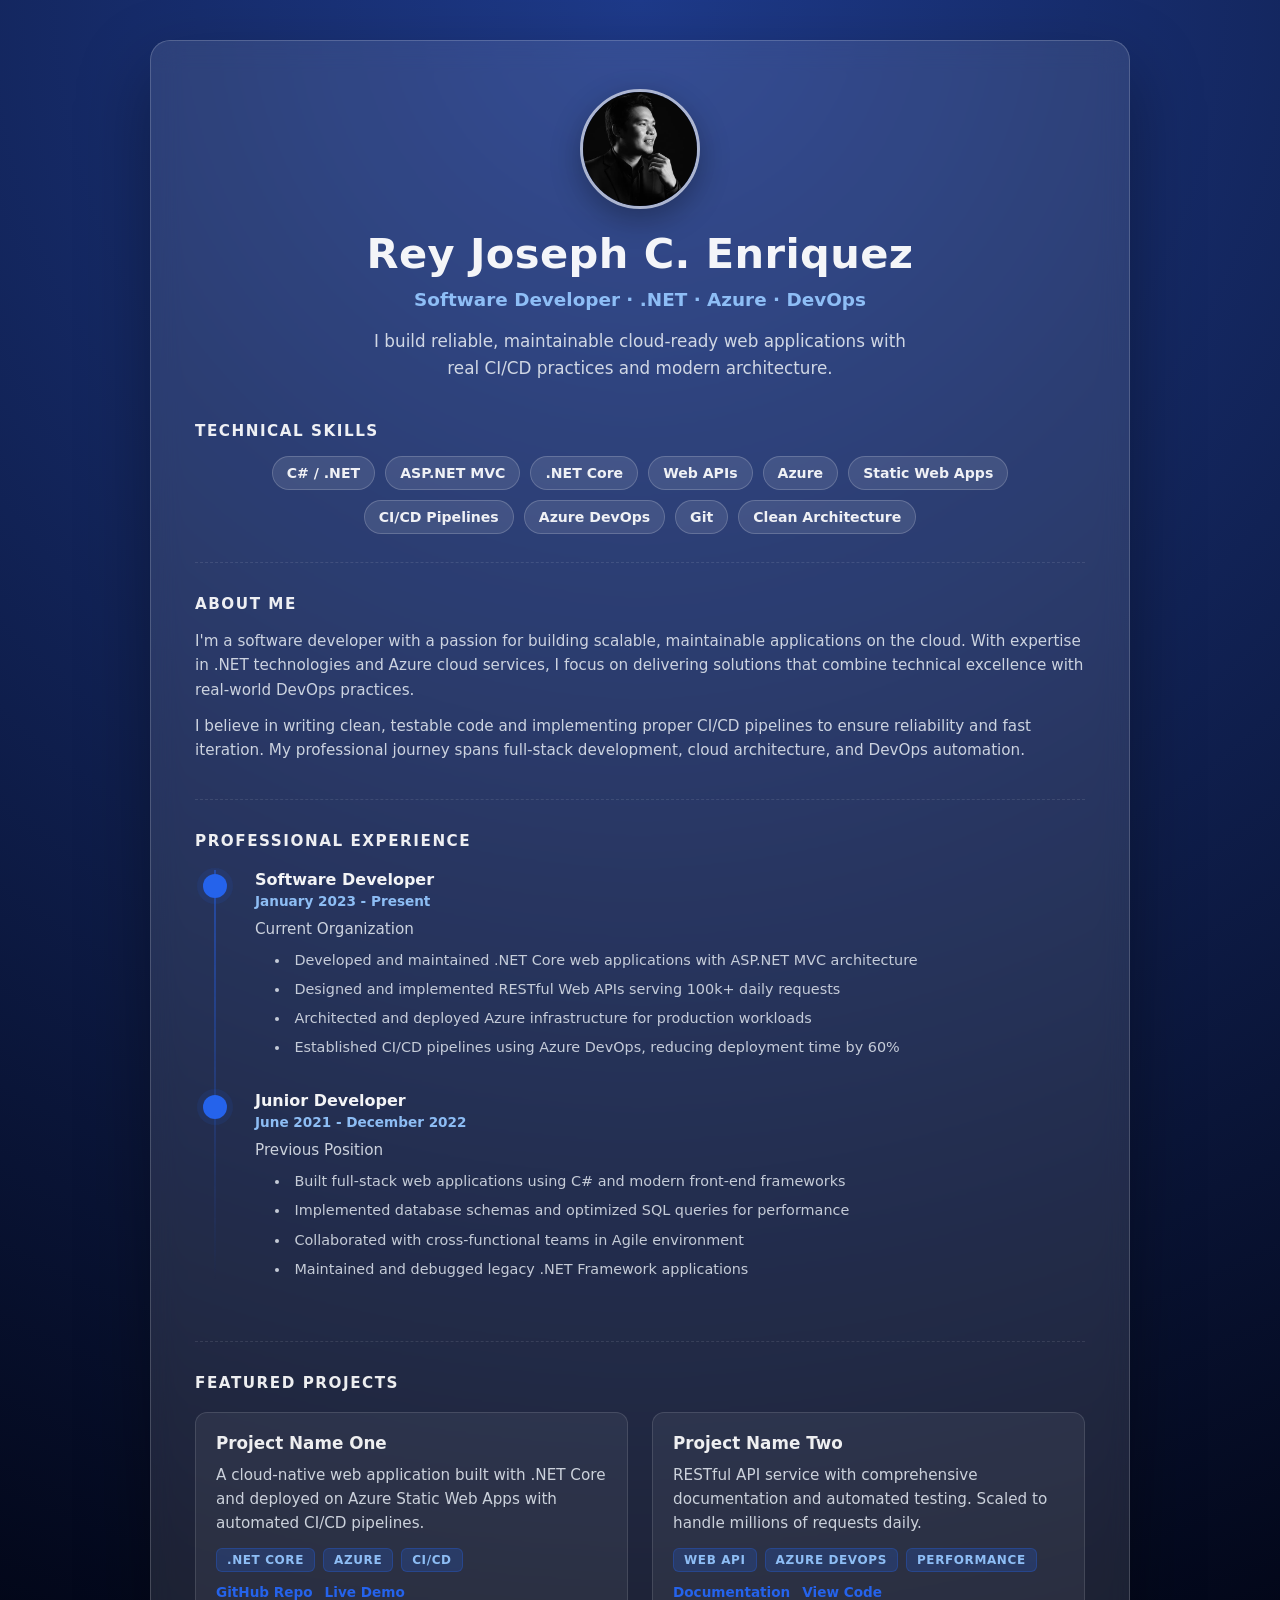
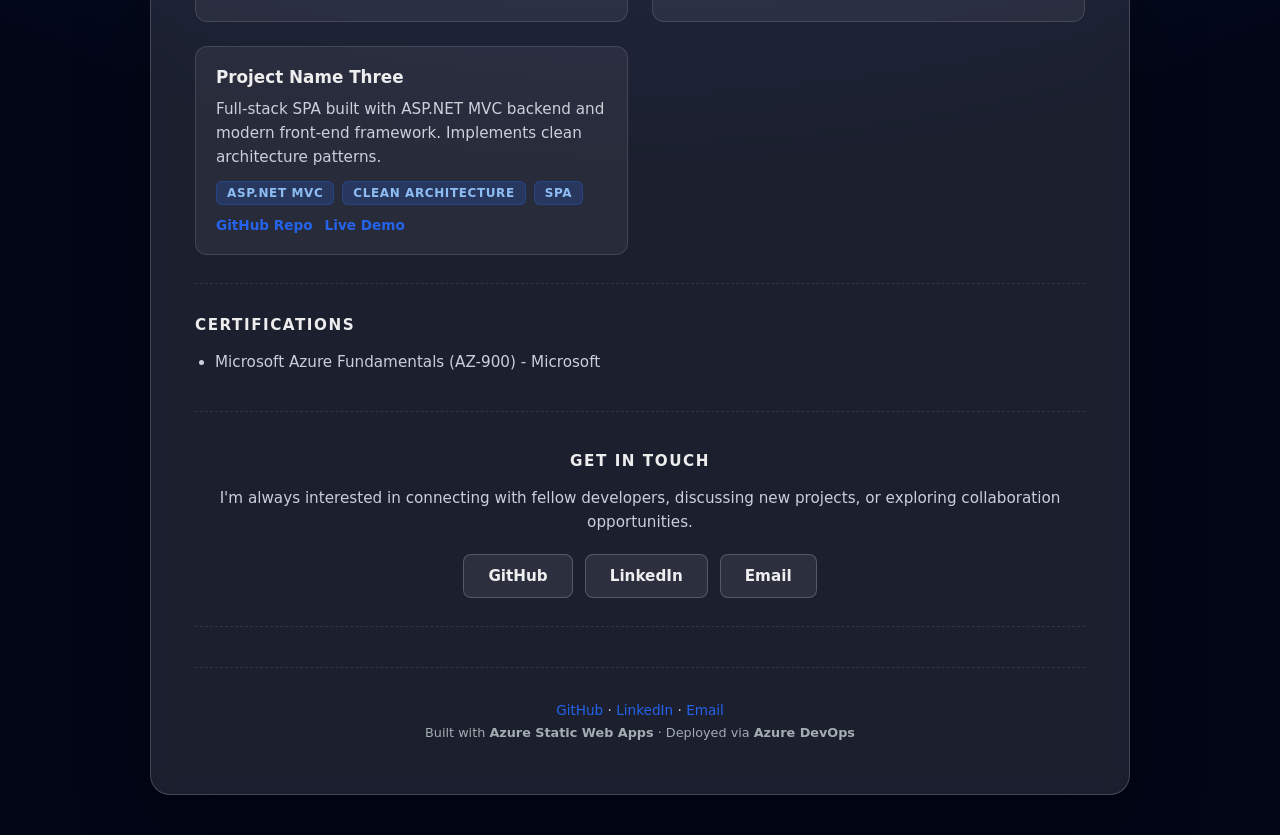
==== frontend/index.html @ 0bd3b326 "Replicate TestFirstProject: add portfolio frontend, GitHub auth config, and update deployment workfl" ====
<!doctype html>
<html lang="en">
  <head>
    <meta charset="UTF-8" />
    <meta name="viewport" content="width=device-width, initial-scale=1.0" />
    <meta name="description" content="Rey Joseph Enriquez - Software Developer specializing in .NET, Azure, and DevOps. Building reliable cloud-ready web applications." />
    <meta name="theme-color" content="#1e3a8a" />
    
    <!-- Open Graph / Social Media -->
    <meta property="og:type" content="profile" />
    <meta property="og:title" content="Rey Joseph Enriquez | Software Developer" />
    <meta property="og:description" content="Full-stack developer specializing in .NET, Azure, and Azure DevOps. Focused on building reliable, maintainable applications." />
    <meta property="og:url" content="https://rey-portfolio.azurestaticapps.net/" />
    
    <!-- Structured Data (JSON-LD) -->
    <script type="application/ld+json">
    {
      "@context": "https://schema.org",
      "@type": "Person",
      "name": "Rey Joseph C. Enriquez",
      "url": "https://rey-portfolio.azurestaticapps.net/",
      "jobTitle": "Software Developer",
      "sameAs": [
        "https://github.com/itsallinthemindBrain",
        "https://linkedin.com/in/your-linkedin"
      ],
      "knowsAbout": ["C#", ".NET Core", "ASP.NET MVC", "Azure", "CI/CD Pipelines", "Azure DevOps", "Web APIs", "Clean Architecture"],
      "resume": "Experienced software developer focused on building cloud-ready applications with modern DevOps practices."
    }
    </script>

    <title>Rey Joseph Enriquez | Software Developer · .NET · Azure · DevOps</title>
    <link rel="stylesheet" href="css/styles.css" />
  </head>

  <body>
    <main class="page">
      <article class="card">
        <!-- Hero Section -->
        <header class="hero">
          <img src="assets/profile.jpg" alt="Rey Joseph Enriquez profile photo" class="hero-avatar" loading="lazy" />
          <h1 class="hero-name">Rey Joseph C. Enriquez</h1>
          <p class="hero-role">Software Developer · .NET · Azure · DevOps</p>
          <p class="hero-tagline">
            I build reliable, maintainable cloud-ready web applications with real CI/CD practices and modern architecture.
          </p>
        </header>

        <!-- Technical Skills Section -->
        <section class="section">
          <h2 class="section-title">Technical Skills</h2>
          <div class="skill-group">
            <span class="skill">C# / .NET</span>
            <span class="skill">ASP.NET MVC</span>
            <span class="skill">.NET Core</span>
            <span class="skill">Web APIs</span>
            <span class="skill">Azure</span>
            <span class="skill">Static Web Apps</span>
            <span class="skill">CI/CD Pipelines</span>
            <span class="skill">Azure DevOps</span>
            <span class="skill">Git</span>
            <span class="skill">Clean Architecture</span>
          </div>
        </section>

        <!-- About Section -->
        <section class="section about">
          <h2 class="section-title">About Me</h2>
          <p>
            I'm a software developer with a passion for building scalable, maintainable applications on the cloud. 
            With expertise in .NET technologies and Azure cloud services, I focus on delivering solutions that combine 
            technical excellence with real-world DevOps practices.
          </p>
          <p>
            I believe in writing clean, testable code and implementing proper CI/CD pipelines to ensure reliability 
            and fast iteration. My professional journey spans full-stack development, cloud architecture, and DevOps automation.
          </p>
        </section>

        <!-- Experience Timeline Section -->
        <section class="section experience">
          <h2 class="section-title">Professional Experience</h2>
          <div class="timeline">
            <div class="timeline-item">
              <div class="timeline-marker"></div>
              <div class="timeline-content">
                <h3 class="timeline-title">Software Developer</h3>
                <time class="timeline-date" datetime="2023-01">January 2023 - Present</time>
                <p class="timeline-company">Current Organization</p>
                <ul class="timeline-description">
                  <li>Developed and maintained .NET Core web applications with ASP.NET MVC architecture</li>
                  <li>Designed and implemented RESTful Web APIs serving 100k+ daily requests</li>
                  <li>Architected and deployed Azure infrastructure for production workloads</li>
                  <li>Established CI/CD pipelines using Azure DevOps, reducing deployment time by 60%</li>
                </ul>
              </div>
            </div>
            <div class="timeline-item">
              <div class="timeline-marker"></div>
              <div class="timeline-content">
                <h3 class="timeline-title">Junior Developer</h3>
                <time class="timeline-date" datetime="2021-06">June 2021 - December 2022</time>
                <p class="timeline-company">Previous Position</p>
                <ul class="timeline-description">
                  <li>Built full-stack web applications using C# and modern front-end frameworks</li>
                  <li>Implemented database schemas and optimized SQL queries for performance</li>
                  <li>Collaborated with cross-functional teams in Agile environment</li>
                  <li>Maintained and debugged legacy .NET Framework applications</li>
                </ul>
              </div>
            </div>
          </div>
        </section>

        <!-- Projects Showcase Section -->
        <section class="section projects">
          <h2 class="section-title">Featured Projects</h2>
          <div class="projects-grid">
            <article class="project-card">
              <h3 class="project-title">Project Name One</h3>
              <p class="project-description">
                A cloud-native web application built with .NET Core and deployed on Azure Static Web Apps with automated CI/CD pipelines.
              </p>
              <div class="project-tags">
                <span class="tag">.NET Core</span>
                <span class="tag">Azure</span>
                <span class="tag">CI/CD</span>
              </div>
              <div class="project-links">
                <a href="#" class="project-link">GitHub Repo</a>
                <a href="#" class="project-link">Live Demo</a>
              </div>
            </article>

            <article class="project-card">
              <h3 class="project-title">Project Name Two</h3>
              <p class="project-description">
                RESTful API service with comprehensive documentation and automated testing. Scaled to handle millions of requests daily.
              </p>
              <div class="project-tags">
                <span class="tag">Web API</span>
                <span class="tag">Azure DevOps</span>
                <span class="tag">Performance</span>
              </div>
              <div class="project-links">
                <a href="#" class="project-link">Documentation</a>
                <a href="#" class="project-link">View Code</a>
              </div>
            </article>

            <article class="project-card">
              <h3 class="project-title">Project Name Three</h3>
              <p class="project-description">
                Full-stack SPA built with ASP.NET MVC backend and modern front-end framework. Implements clean architecture patterns.
              </p>
              <div class="project-tags">
                <span class="tag">ASP.NET MVC</span>
                <span class="tag">Clean Architecture</span>
                <span class="tag">SPA</span>
              </div>
              <div class="project-links">
                <a href="#" class="project-link">GitHub Repo</a>
                <a href="#" class="project-link">Live Demo</a>
              </div>
            </article>
          </div>
        </section>

        <!-- Certifications Section -->
        <section class="section">
          <h2 class="section-title">Certifications</h2>
          <ul class="certification-list">
            <li>Microsoft Azure Fundamentals (AZ-900) - Microsoft</li>
          </ul>
        </section>

        <!-- Contact / CTA Section -->
        <section class="section contact-cta">
          <h2 class="section-title">Get In Touch</h2>
          <p class="cta-description">
            I'm always interested in connecting with fellow developers, discussing new projects, or exploring collaboration opportunities.
          </p>
          <div class="cta-links">
            <a href="https://github.com/itsallinthemindBrain" class="cta-button github-btn" target="_blank" rel="noopener noreferrer">
              <span>GitHub</span>
            </a>
            <a href="https://linkedin.com/in/your-linkedin" class="cta-button linkedin-btn" target="_blank" rel="noopener noreferrer">
              <span>LinkedIn</span>
            </a>
            <a href="mailto:your.email@example.com" class="cta-button email-btn">
              <span>Email</span>
            </a>
          </div>
        </section>

        <!-- Footer -->
        <footer class="footer">
          <p>
            <a href="https://github.com/itsallinthemindBrain/KingOrg" target="_blank" rel="noopener noreferrer">GitHub</a>
            · 
            <a href="https://linkedin.com/in/your-linkedin" target="_blank" rel="noopener noreferrer">LinkedIn</a>
            ·
            <a href="mailto:your.email@example.com">Email</a>
          </p>
          <p><small>Built with <strong>Azure Static Web Apps</strong> · Deployed via <strong>Azure DevOps</strong></small></p>
        </footer>
      </article>
    </main>
  </body>
</html>
---- frontend/css/styles.css ----
/* ===== RESET & BASE ===== */
* {
  box-sizing: border-box;
}

html,
body {
  height: 100%;
  margin: 0;
  font-family: "Segoe UI", system-ui, -apple-system, sans-serif;
  color: #0f172a;
}

/* ===== PAGE & LAYOUT ===== */
.page {
  min-height: 100vh;
  display: flex;
  justify-content: center;
  align-items: center;
  padding: 40px 20px;
  background: radial-gradient(circle at top, #1e3a8a 0%, #020617 70%);
}

/* Main content card */
.card {
  width: 100%;
  max-width: 980px;
  padding: 48px 44px;
  border-radius: 20px;
  background: rgba(255, 255, 255, 0.1);
  border: 1px solid rgba(255, 255, 255, 0.18);
  backdrop-filter: blur(14px);
  -webkit-backdrop-filter: blur(14px);
  box-shadow: 0 30px 70px rgba(0, 0, 0, 0.35);
  transition: transform 0.2s ease, box-shadow 0.2s ease;
  animation: fadeUp 0.6s ease-out both;
}

.card:hover {
  transform: translateY(-6px);
  box-shadow: 0 45px 80px rgba(0, 0, 0, 0.35), inset 0 1px 0 rgba(255, 255, 255, 0.4);
}

/* ===== HERO SECTION ===== */
.hero {
  text-align: center;
  margin-bottom: 40px;
  animation: fadeUp 0.6s ease-out both;
}

.hero-avatar {
  width: 120px;
  height: 120px;
  border-radius: 50%;
  object-fit: cover;
  border: 3px solid rgba(255, 255, 255, 0.6);
  box-shadow: 0 10px 30px rgba(0, 0, 0, 0.3);
  margin-bottom: 16px;
}

.hero-name {
  margin: 0;
  font-size: 2.6rem;
  font-weight: 700;
  letter-spacing: 0.4px;
  line-height: 1.2;
  color: rgba(255, 255, 255, 0.95);
}

.hero-role {
  margin-top: 10px;
  font-size: 1.15rem;
  font-weight: 600;
  color: rgba(147, 197, 253, 0.95);
}

.hero-tagline {
  margin-top: 16px;
  max-width: 560px;
  margin-left: auto;
  margin-right: auto;
  font-size: 1.05rem;
  line-height: 1.6;
  color: rgba(226, 232, 240, 0.9);
}

/* ===== SECTIONS ===== */
.section {
  margin-top: 32px;
  animation: fadeUp 0.6s ease-out both;
}

.section:not(:last-child) {
  padding-bottom: 28px;
  border-bottom: 1px dashed rgba(255, 255, 255, 0.1);
}

.section-title {
  margin: 0 0 16px 0;
  font-size: 0.95rem;
  font-weight: 700;
  letter-spacing: 0.1em;
  text-transform: uppercase;
  color: rgba(255, 255, 255, 0.92);
}

.section p,
.section li {
  margin: 8px 0;
  font-size: 0.95rem;
  line-height: 1.6;
  color: rgba(226, 232, 240, 0.88);
}

.section ul {
  margin: 0;
  padding-left: 20px;
}

/* ===== SKILL CHIPS ===== */
.skill-group {
  margin-top: 14px;
  display: flex;
  flex-wrap: wrap;
  justify-content: center;
  gap: 10px;
}

.skill {
  padding: 8px 14px;
  border-radius: 999px;
  font-size: 0.88rem;
  font-weight: 600;
  color: rgba(255, 255, 255, 0.92);
  background: rgba(255, 255, 255, 0.1);
  border: 1px solid rgba(255, 255, 255, 0.18);
  transition: transform 0.2s ease, background 0.2s ease;
  cursor: default;
}

.skill:hover {
  transform: translateY(-2px);
  background: rgba(255, 255, 255, 0.16);
}

/* ===== ABOUT SECTION ===== */
.about p {
  margin-top: 12px;
}

.about p:first-of-type {
  margin-top: 0;
}

/* ===== EXPERIENCE TIMELINE ===== */
.timeline {
  margin-top: 20px;
  position: relative;
}

.timeline::before {
  content: '';
  position: absolute;
  left: 19px;
  top: 0;
  bottom: 0;
  width: 2px;
  background: linear-gradient(to bottom, rgba(37, 99, 235, 0.5), transparent);
}

.timeline-item {
  margin-bottom: 32px;
  padding-left: 60px;
  position: relative;
  animation: fadeUp 0.6s ease-out both;
}

.timeline-item:nth-child(2) {
  animation-delay: 0.1s;
}

.timeline-marker {
  position: absolute;
  left: 8px;
  top: 4px;
  width: 24px;
  height: 24px;
  border-radius: 50%;
  background: #2563eb;
  border: 3px solid rgba(37, 99, 235, 0.2);
  box-shadow: 0 0 0 6px rgba(37, 99, 235, 0.1);
  transition: all 0.3s ease;
}

.timeline-item:hover .timeline-marker {
  transform: scale(1.2);
  box-shadow: 0 0 0 10px rgba(37, 99, 235, 0.15);
}

.timeline-title {
  margin: 0;
  font-size: 1rem;
  font-weight: 700;
  color: rgba(255, 255, 255, 0.95);
}

.timeline-date {
  display: block;
  margin-top: 4px;
  font-size: 0.85rem;
  color: rgba(147, 197, 253, 0.95);
  font-weight: 600;
}

.timeline-company {
  margin: 6px 0;
  font-size: 0.9rem;
  font-weight: 500;
  color: rgba(226, 232, 240, 0.8);
}

.timeline-description {
  margin-top: 8px;
  padding-left: 0;
  list-style-position: inside;
}

.timeline-description li {
  margin: 6px 0;
  font-size: 0.9rem;
  color: rgba(226, 232, 240, 0.85);
}

/* ===== PROJECTS SHOWCASE ===== */
.projects-grid {
  display: grid;
  grid-template-columns: repeat(auto-fit, minmax(300px, 1fr));
  gap: 24px;
  margin-top: 20px;
}

.project-card {
  padding: 20px;
  border-radius: 12px;
  background: rgba(255, 255, 255, 0.06);
  border: 1px solid rgba(255, 255, 255, 0.12);
  transition: all 0.3s ease;
  animation: fadeUp 0.6s ease-out both;
}

.project-card:nth-child(2) {
  animation-delay: 0.1s;
}

.project-card:nth-child(3) {
  animation-delay: 0.2s;
}

.project-card:hover {
  background: rgba(255, 255, 255, 0.1);
  border-color: rgba(37, 99, 235, 0.4);
  transform: translateY(-4px);
  box-shadow: 0 12px 28px rgba(0, 0, 0, 0.2);
}

.project-title {
  margin: 0 0 10px 0;
  font-size: 1.05rem;
  font-weight: 700;
  color: rgba(255, 255, 255, 0.92);
}

.project-description {
  margin: 0 0 12px 0;
  font-size: 0.9rem;
  line-height: 1.5;
  color: rgba(226, 232, 240, 0.85);
}

.project-tags {
  display: flex;
  flex-wrap: wrap;
  gap: 8px;
  margin: 12px 0;
}

.tag {
  padding: 4px 10px;
  border-radius: 6px;
  font-size: 0.75rem;
  font-weight: 600;
  background: rgba(37, 99, 235, 0.2);
  color: rgba(147, 197, 253, 0.95);
  border: 1px solid rgba(37, 99, 235, 0.3);
  text-transform: uppercase;
  letter-spacing: 0.05em;
}

.project-links {
  display: flex;
  gap: 12px;
  margin-top: 12px;
}

.project-link {
  font-size: 0.85rem;
  font-weight: 600;
  color: #2563eb;
  text-decoration: none;
  transition: all 0.2s ease;
  border-bottom: 1px solid transparent;
}

.project-link:hover {
  color: #3b82f6;
  border-bottom-color: #3b82f6;
}

/* ===== CERTIFICATIONS ===== */
.certification-list {
  margin-top: 12px;
  padding-left: 20px;
}

.certification-list li {
  margin: 8px 0;
  color: rgba(226, 232, 240, 0.88);
}

/* ===== CONTACT CTA SECTION ===== */
.contact-cta {
  text-align: center;
  margin-top: 40px;
}

.cta-description {
  margin-top: 12px;
  font-size: 0.95rem;
  color: rgba(226, 232, 240, 0.88);
}

.cta-links {
  display: flex;
  gap: 12px;
  justify-content: center;
  margin-top: 20px;
  flex-wrap: wrap;
}

.cta-button {
  display: inline-flex;
  align-items: center;
  justify-content: center;
  padding: 12px 24px;
  border-radius: 8px;
  font-weight: 600;
  font-size: 0.95rem;
  text-decoration: none;
  border: 1.5px solid rgba(255, 255, 255, 0.2);
  background: rgba(255, 255, 255, 0.08);
  color: rgba(255, 255, 255, 0.92);
  transition: all 0.3s ease;
  position: relative;
  overflow: hidden;
}

.cta-button::before {
  content: '';
  position: absolute;
  top: 0;
  left: -100%;
  width: 100%;
  height: 100%;
  background: rgba(37, 99, 235, 0.2);
  transition: left 0.3s ease;
  z-index: -1;
}

.cta-button:hover {
  border-color: rgba(37, 99, 235, 0.6);
  background: rgba(37, 99, 235, 0.15);
  transform: translateY(-2px);
}

.cta-button:hover::before {
  left: 0;
}

.github-btn:hover {
  color: #2563eb;
}

.linkedin-btn:hover {
  color: #2563eb;
}

.email-btn:hover {
  color: #2563eb;
}

/* ===== FOOTER ===== */
.footer {
  margin-top: 40px;
  padding-top: 28px;
  border-top: 1px dashed rgba(255, 255, 255, 0.1);
  font-size: 0.85rem;
  color: rgba(217, 228, 228, 0.9);
  text-align: center;
}

.footer p {
  margin: 6px 0;
}

.footer a {
  color: #2563eb;
  text-decoration: none;
  transition: all 0.2s ease;
  font-weight: 500;
}

.footer a:hover {
  color: #3b82f6;
  text-decoration: underline;
}

.footer small {
  opacity: 0.8;
  font-size: 0.8rem;
}

/* ===== ANIMATIONS ===== */
@keyframes fadeUp {
  from {
    opacity: 0;
    transform: translateY(14px);
  }
  to {
    opacity: 1;
    transform: translateY(0);
  }
}

@keyframes slideIn {
  from {
    opacity: 0;
    transform: translateX(-10px);
  }
  to {
    opacity: 1;
    transform: translateX(0);
  }
}

/* ===== ACCESSIBILITY ===== */
@media (prefers-reduced-motion: reduce) {
  * {
    animation: none !important;
    transition: none !important;
  }
}

/* ===== RESPONSIVE DESIGN ===== */

/* Tablet (820px and below) */
@media (max-width: 820px) {
  .page {
    padding: 30px 16px;
  }

  .card {
    padding: 32px 24px;
    border-radius: 16px;
  }

  .hero-name {
    font-size: 2rem;
  }

  .hero-role {
    font-size: 1rem;
  }

  .hero-tagline {
    font-size: 0.95rem;
  }

  .projects-grid {
    grid-template-columns: 1fr;
  }

  .timeline::before {
    left: 11px;
  }

  .timeline-item {
    padding-left: 48px;
  }

  .timeline-marker {
    width: 20px;
    height: 20px;
    left: 2px;
  }
}

/* Mobile (600px and below) */
@media (max-width: 600px) {
  .page {
    padding: 20px 12px;
  }

  .card {
    padding: 24px 16px;
    border-radius: 12px;
    max-width: 100%;
  }

  .hero-name {
    font-size: 1.8rem;
    line-height: 1.2;
  }

  .hero-role {
    font-size: 0.95rem;
  }

  .hero-tagline {
    font-size: 0.9rem;
    max-width: 100%;
  }

  .section-title {
    font-size: 0.85rem;
  }

  .section p,
  .section li {
    font-size: 0.9rem;
  }

  .skill-group {
    justify-content: flex-start;
    gap: 8px;
  }

  .skill {
    font-size: 0.8rem;
    padding: 6px 12px;
  }

  .timeline::before {
    left: 8px;
  }

  .timeline-item {
    padding-left: 40px;
    margin-bottom: 24px;
  }

  .timeline-marker {
    width: 18px;
    height: 18px;
    left: 0px;
    top: 2px;
  }

  .timeline-title {
    font-size: 0.95rem;
  }

  .timeline-date {
    font-size: 0.8rem;
  }

  .timeline-description {
    font-size: 0.85rem;
  }

  .project-title {
    font-size: 1rem;
  }

  .project-description {
    font-size: 0.85rem;
  }

  .cta-links {
    flex-direction: column;
    gap: 10px;
  }

  .cta-button {
    width: 100%;
    padding: 14px 20px;
  }

  .footer {
    font-size: 0.8rem;
    margin-top: 32px;
    padding-top: 24px;
  }
}

/* Very small screens (400px and below) */
@media (max-width: 400px) {
  .card {
    padding: 16px 12px;
  }

  .hero-name {
    font-size: 1.6rem;
  }

  .skill-group {
    gap: 6px;
  }

  .skill {
    font-size: 0.75rem;
    padding: 5px 10px;
  }

  .project-links {
    flex-direction: column;
    gap: 8px;
  }

  .project-link {
    display: block;
    width: 100%;
  }
}

/* Dark mode support (optional, for future enhancement) */
@media (prefers-color-scheme: dark) {
  /* Already designed for dark mode */
}
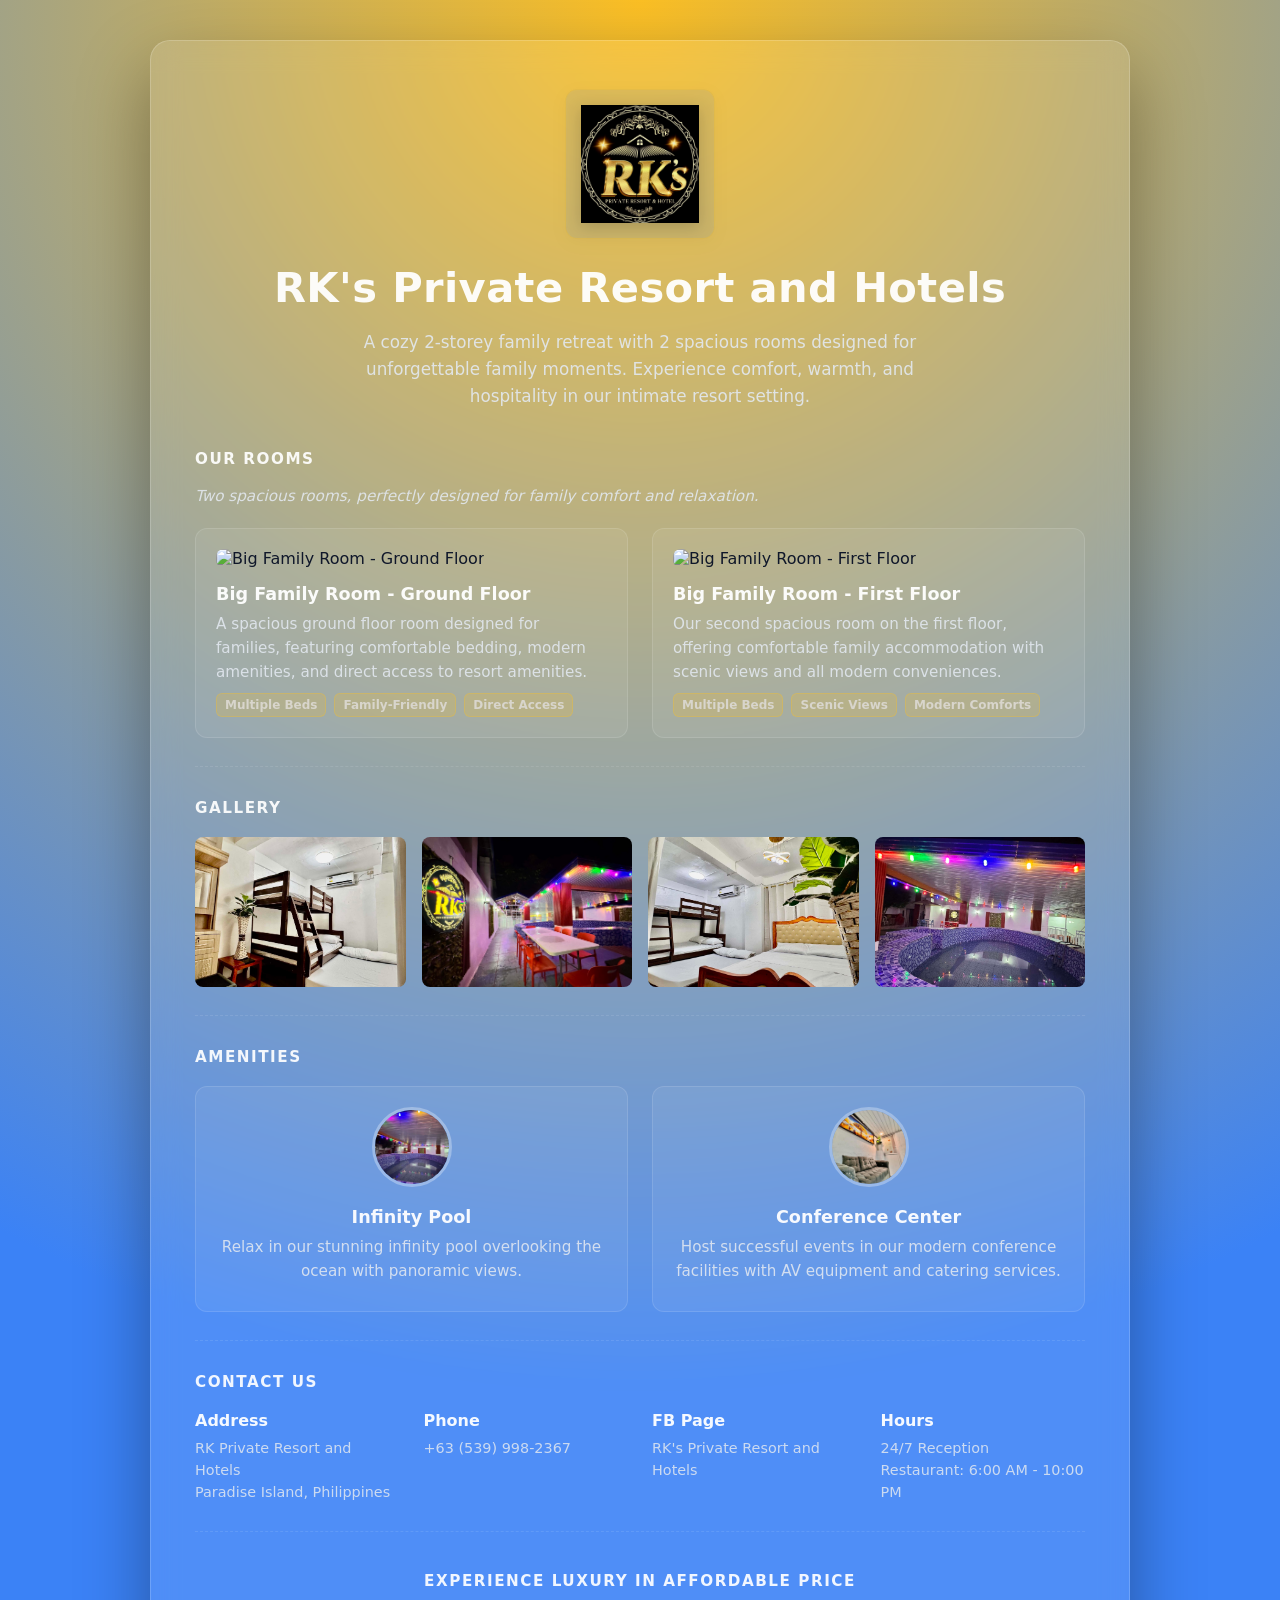
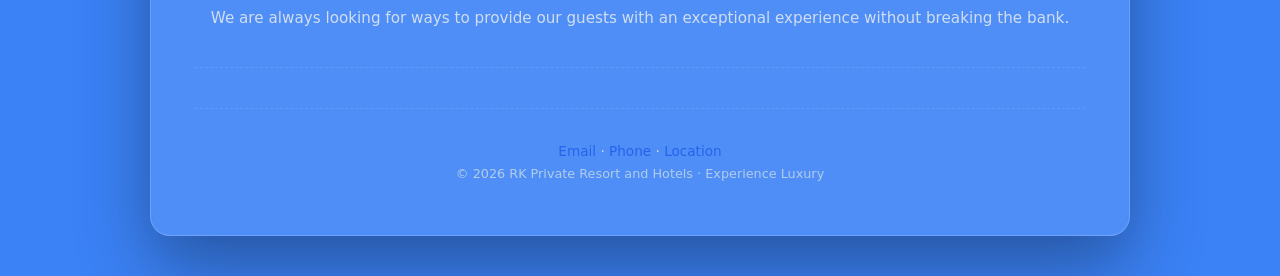
==== commit df35d7e9: "Tranform from personal to business portfolio" ====
--- a/frontend/index.html
+++ b/frontend/index.html
@@ -3,33 +3,33 @@
   <head>
     <meta charset="UTF-8" />
     <meta name="viewport" content="width=device-width, initial-scale=1.0" />
-    <meta name="description" content="Rey Joseph Enriquez - Software Developer specializing in .NET, Azure, and DevOps. Building reliable cloud-ready web applications." />
-    <meta name="theme-color" content="#1e3a8a" />
+    <meta name="description" content="RK Private Resort and Hotels - A 2-storey boutique family resort with 2 spacious rooms, perfect for family getaways in a serene environment." />
+    <meta name="theme-color" content="#fbbf24" />
     
     <!-- Open Graph / Social Media -->
-    <meta property="og:type" content="profile" />
-    <meta property="og:title" content="Rey Joseph Enriquez | Software Developer" />
-    <meta property="og:description" content="Full-stack developer specializing in .NET, Azure, and Azure DevOps. Focused on building reliable, maintainable applications." />
-    <meta property="og:url" content="https://rey-portfolio.azurestaticapps.net/" />
+    <meta property="og:type" content="website" />
+    <meta property="og:title" content="RK Private Resort and Hotels" />
+    <meta property="og:description" content="Boutique 2-storey family resort with 2 big rooms offering world-class amenities and unforgettable family experiences." />
+    <meta property="og:url" content="https://rk-private-resort.azurestaticapps.net/" />
     
     <!-- Structured Data (JSON-LD) -->
     <script type="application/ld+json">
     {
       "@context": "https://schema.org",
-      "@type": "Person",
-      "name": "Rey Joseph C. Enriquez",
-      "url": "https://rey-portfolio.azurestaticapps.net/",
-      "jobTitle": "Software Developer",
-      "sameAs": [
-        "https://github.com/itsallinthemindBrain",
-        "https://linkedin.com/in/your-linkedin"
-      ],
-      "knowsAbout": ["C#", ".NET Core", "ASP.NET MVC", "Azure", "CI/CD Pipelines", "Azure DevOps", "Web APIs", "Clean Architecture"],
-      "resume": "Experienced software developer focused on building cloud-ready applications with modern DevOps practices."
+      "@type": "Hotel",
+      "name": "RK Private Resort and Hotels",
+      "url": "https://rk-private-resort.azurestaticapps.net/",
+      "description": "A 2-storey boutique family resort with 2 spacious rooms, providing exceptional hospitality and family-friendly amenities.",
+      "address": {
+        "@type": "PostalAddress",
+        "addressCountry": "PH"
+      },
+      "telephone": "+63-XXX-XXXX",
+      "email": "info@rkprivateresort.com"
     }
     </script>
 
-    <title>Rey Joseph Enriquez | Software Developer · .NET · Azure · DevOps</title>
+    <title>RK Private Resort and Hotels | Luxury Accommodations</title>
     <link rel="stylesheet" href="css/styles.css" />
   </head>
 
@@ -38,173 +38,121 @@
       <article class="card">
         <!-- Hero Section -->
         <header class="hero">
-          <img src="assets/profile.jpg" alt="Rey Joseph Enriquez profile photo" class="hero-avatar" loading="lazy" />
-          <h1 class="hero-name">Rey Joseph C. Enriquez</h1>
-          <p class="hero-role">Software Developer · .NET · Azure · DevOps</p>
+          <img src="assets/images/RKLogo.jpg" alt="RK Private Resort and Hotels Logo" class="hero-logo" loading="lazy" />
+          <h1 class="hero-name">RK's Private Resort and Hotels</h1>
           <p class="hero-tagline">
-            I build reliable, maintainable cloud-ready web applications with real CI/CD practices and modern architecture.
+            A cozy 2-storey family retreat with 2 spacious rooms designed for unforgettable family moments. Experience comfort, warmth, and hospitality in our intimate resort setting.
           </p>
         </header>
 
-        <!-- Technical Skills Section -->
-        <section class="section">
-          <h2 class="section-title">Technical Skills</h2>
-          <div class="skill-group">
-            <span class="skill">C# / .NET</span>
-            <span class="skill">ASP.NET MVC</span>
-            <span class="skill">.NET Core</span>
-            <span class="skill">Web APIs</span>
-            <span class="skill">Azure</span>
-            <span class="skill">Static Web Apps</span>
-            <span class="skill">CI/CD Pipelines</span>
-            <span class="skill">Azure DevOps</span>
-            <span class="skill">Git</span>
-            <span class="skill">Clean Architecture</span>
-          </div>
-        </section>
-
-        <!-- About Section -->
-        <section class="section about">
-          <h2 class="section-title">About Me</h2>
-          <p>
-            I'm a software developer with a passion for building scalable, maintainable applications on the cloud. 
-            With expertise in .NET technologies and Azure cloud services, I focus on delivering solutions that combine 
-            technical excellence with real-world DevOps practices.
-          </p>
-          <p>
-            I believe in writing clean, testable code and implementing proper CI/CD pipelines to ensure reliability 
-            and fast iteration. My professional journey spans full-stack development, cloud architecture, and DevOps automation.
-          </p>
-        </section>
-
-        <!-- Experience Timeline Section -->
-        <section class="section experience">
-          <h2 class="section-title">Professional Experience</h2>
-          <div class="timeline">
-            <div class="timeline-item">
-              <div class="timeline-marker"></div>
-              <div class="timeline-content">
-                <h3 class="timeline-title">Software Developer</h3>
-                <time class="timeline-date" datetime="2023-01">January 2023 - Present</time>
-                <p class="timeline-company">Current Organization</p>
-                <ul class="timeline-description">
-                  <li>Developed and maintained .NET Core web applications with ASP.NET MVC architecture</li>
-                  <li>Designed and implemented RESTful Web APIs serving 100k+ daily requests</li>
-                  <li>Architected and deployed Azure infrastructure for production workloads</li>
-                  <li>Established CI/CD pipelines using Azure DevOps, reducing deployment time by 60%</li>
-                </ul>
-              </div>
-            </div>
-            <div class="timeline-item">
-              <div class="timeline-marker"></div>
-              <div class="timeline-content">
-                <h3 class="timeline-title">Junior Developer</h3>
-                <time class="timeline-date" datetime="2021-06">June 2021 - December 2022</time>
-                <p class="timeline-company">Previous Position</p>
-                <ul class="timeline-description">
-                  <li>Built full-stack web applications using C# and modern front-end frameworks</li>
-                  <li>Implemented database schemas and optimized SQL queries for performance</li>
-                  <li>Collaborated with cross-functional teams in Agile environment</li>
-                  <li>Maintained and debugged legacy .NET Framework applications</li>
-                </ul>
-              </div>
-            </div>
-          </div>
-        </section>
-
-        <!-- Projects Showcase Section -->
-        <section class="section projects">
-          <h2 class="section-title">Featured Projects</h2>
-          <div class="projects-grid">
-            <article class="project-card">
-              <h3 class="project-title">Project Name One</h3>
-              <p class="project-description">
-                A cloud-native web application built with .NET Core and deployed on Azure Static Web Apps with automated CI/CD pipelines.
+        <!-- Rooms Section -->
+        <section class="section rooms">
+          <h2 class="section-title">Our Rooms</h2>
+          <p class="section-subtitle">Two spacious rooms, perfectly designed for family comfort and relaxation.</p>
+          <div class="rooms-grid">
+            <article class="room-card">
+              <img src="assets/images/room1.jpg" alt="Big Family Room - Ground Floor" class="room-image" loading="lazy" />
+              <h3 class="room-title">Big Family Room - Ground Floor</h3>
+              <p class="room-description">
+                A spacious ground floor room designed for families, featuring comfortable bedding, modern amenities, and direct access to resort amenities.
               </p>
-              <div class="project-tags">
-                <span class="tag">.NET Core</span>
-                <span class="tag">Azure</span>
-                <span class="tag">CI/CD</span>
-              </div>
-              <div class="project-links">
-                <a href="#" class="project-link">GitHub Repo</a>
-                <a href="#" class="project-link">Live Demo</a>
+              <div class="room-features">
+                <span class="feature">Multiple Beds</span>
+                <span class="feature">Family-Friendly</span>
+                <span class="feature">Direct Access</span>
               </div>
             </article>
 
-            <article class="project-card">
-              <h3 class="project-title">Project Name Two</h3>
-              <p class="project-description">
-                RESTful API service with comprehensive documentation and automated testing. Scaled to handle millions of requests daily.
+            <article class="room-card">
+              <img src="assets/images/room2.jpg" alt="Big Family Room - First Floor" class="room-image" loading="lazy" />
+              <h3 class="room-title">Big Family Room - First Floor</h3>
+              <p class="room-description">
+                Our second spacious room on the first floor, offering comfortable family accommodation with scenic views and all modern conveniences.
               </p>
-              <div class="project-tags">
-                <span class="tag">Web API</span>
-                <span class="tag">Azure DevOps</span>
-                <span class="tag">Performance</span>
-              </div>
-              <div class="project-links">
-                <a href="#" class="project-link">Documentation</a>
-                <a href="#" class="project-link">View Code</a>
-              </div>
-            </article>
-
-            <article class="project-card">
-              <h3 class="project-title">Project Name Three</h3>
-              <p class="project-description">
-                Full-stack SPA built with ASP.NET MVC backend and modern front-end framework. Implements clean architecture patterns.
-              </p>
-              <div class="project-tags">
-                <span class="tag">ASP.NET MVC</span>
-                <span class="tag">Clean Architecture</span>
-                <span class="tag">SPA</span>
-              </div>
-              <div class="project-links">
-                <a href="#" class="project-link">GitHub Repo</a>
-                <a href="#" class="project-link">Live Demo</a>
+              <div class="room-features">
+                <span class="feature">Multiple Beds</span>
+                <span class="feature">Scenic Views</span>
+                <span class="feature">Modern Comforts</span>
               </div>
             </article>
           </div>
         </section>
 
-        <!-- Certifications Section -->
-        <section class="section">
-          <h2 class="section-title">Certifications</h2>
-          <ul class="certification-list">
-            <li>Microsoft Azure Fundamentals (AZ-900) - Microsoft</li>
-          </ul>
+        <!-- Gallery Section -->
+        <section class="section gallery">
+          <h2 class="section-title">Gallery</h2>
+          <div class="gallery-grid">
+            <img src="assets/images/Exterior.jpg" alt="Hotel exterior" class="gallery-image" loading="lazy" />     
+            <img src="assets/images/Dinning.jpg" alt="Dining area" class="gallery-image" loading="lazy" />    
+            <img src="assets/images/DeluxeInterior.jpg" alt="Deluxe room interior" class="gallery-image" loading="lazy" />  
+            <img src="assets/images/FamilyVilla.jpg" alt="Family villa" class="gallery-image" loading="lazy" />         
+        </section>
+
+        <!-- Amenities Section -->
+        <section class="section amenities">
+          <h2 class="section-title">Amenities</h2>
+          <div class="amenities-grid">
+            <div class="amenity-item">
+              <img src="assets/images/SwimmingPool.jpg" alt="Swimming Pool" class="amenity-image" loading="lazy" />
+              <h3 class="amenity-title">Infinity Pool</h3>
+              <p class="amenity-description">Relax in our stunning infinity pool overlooking the ocean with panoramic views.</p>
+            </div>
+
+            <div class="amenity-item">
+              <img src="assets/images/Conference.jpg" alt="Conference Facilities" class="amenity-image" loading="lazy" />
+              <h3 class="amenity-title">Conference Center</h3>
+              <p class="amenity-description">Host successful events in our modern conference facilities with AV equipment and catering services.</p>
+            </div>
+          </div>
+        </section>
+
+        <!-- Contact Section -->
+        <section class="section contact">
+          <h2 class="section-title">Contact Us</h2>
+          <div class="contact-info">
+            <div class="contact-item">
+              <h3>Address</h3>
+              <p>RK Private Resort and Hotels<br>
+              Paradise Island, Philippines</p>
+            </div>
+            <div class="contact-item">
+              <h3>Phone</h3>
+              <p>+63 (539) 998-2367</p>
+            </div>
+            <div class="contact-item">
+              <h3>FB Page</h3>
+              <p>RK's Private Resort and Hotels</p>
+            </div>
+            <div class="contact-item">
+              <h3>Hours</h3>
+              <p>24/7 Reception<br>
+              Restaurant: 6:00 AM - 10:00 PM</p>
+            </div>
+          </div>
         </section>
 
         <!-- Contact / CTA Section -->
         <section class="section contact-cta">
-          <h2 class="section-title">Get In Touch</h2>
+          <h2 class="section-title">Experience Luxury in Affordable Price</h2>
           <p class="cta-description">
-            I'm always interested in connecting with fellow developers, discussing new projects, or exploring collaboration opportunities.
-          </p>
-          <div class="cta-links">
-            <a href="https://github.com/itsallinthemindBrain" class="cta-button github-btn" target="_blank" rel="noopener noreferrer">
-              <span>GitHub</span>
-            </a>
-            <a href="https://linkedin.com/in/your-linkedin" class="cta-button linkedin-btn" target="_blank" rel="noopener noreferrer">
-              <span>LinkedIn</span>
-            </a>
-            <a href="mailto:your.email@example.com" class="cta-button email-btn">
-              <span>Email</span>
-            </a>
-          </div>
+           We are always looking for ways to provide our guests with an exceptional experience without breaking the bank.
+          </p>  
+
         </section>
 
         <!-- Footer -->
         <footer class="footer">
           <p>
-            <a href="https://github.com/itsallinthemindBrain/KingOrg" target="_blank" rel="noopener noreferrer">GitHub</a>
+            <a href="mailto:rollygumpal5@gmail.com">Email</a>
             · 
-            <a href="https://linkedin.com/in/your-linkedin" target="_blank" rel="noopener noreferrer">LinkedIn</a>
-            ·
-            <a href="mailto:your.email@example.com">Email</a>
+            <a href="tel:+631234567890">Phone</a>
+            · 
+            <a href="#contact">Location</a>
           </p>
-          <p><small>Built with <strong>Azure Static Web Apps</strong> · Deployed via <strong>Azure DevOps</strong></small></p>
+          <p><small>© 2026 RK Private Resort and Hotels · Experience Luxury</small></p>
         </footer>
       </article>
     </main>
+    <script src="assets/js/scripts.js"></script>
   </body>
 </html>
--- a/frontend/css/styles.css
+++ b/frontend/css/styles.css
@@ -18,7 +18,7 @@
   justify-content: center;
   align-items: center;
   padding: 40px 20px;
-  background: radial-gradient(circle at top, #1e3a8a 0%, #020617 70%);
+  background: radial-gradient(circle at top, #fbbf24 0%, #3b82f6 70%);
 }
 
 /* Main content card */
@@ -48,14 +48,22 @@
   animation: fadeUp 0.6s ease-out both;
 }
 
-.hero-avatar {
-  width: 120px;
-  height: 120px;
-  border-radius: 50%;
-  object-fit: cover;
-  border: 3px solid rgba(255, 255, 255, 0.6);
-  box-shadow: 0 10px 30px rgba(0, 0, 0, 0.3);
-  margin-bottom: 16px;
+.hero-logo {
+  width: 150px;
+  height: auto;
+  max-width: 100%;
+  margin-bottom: 20px;
+  padding: 15px;
+  background: rgba(59, 130, 246, 0.1);
+  border-radius: 12px;
+  border: 1px solid rgba(251, 191, 36, 0.3);
+  filter: drop-shadow(0 4px 8px rgba(0, 0, 0, 0.2));
+  transition: transform 0.3s ease, background 0.3s ease;
+}
+
+.hero-logo:hover {
+  transform: scale(1.05);
+  background: rgba(59, 130, 246, 0.15);
 }
 
 .hero-name {
@@ -102,6 +110,14 @@
   letter-spacing: 0.1em;
   text-transform: uppercase;
   color: rgba(255, 255, 255, 0.92);
+}
+
+.section-subtitle {
+  margin: 0 0 24px 0;
+  font-size: 0.95rem;
+  line-height: 1.6;
+  color: rgba(226, 232, 240, 0.85);
+  font-style: italic;
 }
 
 .section p,
@@ -165,7 +181,7 @@
   top: 0;
   bottom: 0;
   width: 2px;
-  background: linear-gradient(to bottom, rgba(37, 99, 235, 0.5), transparent);
+  background: linear-gradient(to bottom, rgb(236, 226, 226), transparent);
 }
 
 .timeline-item {
@@ -186,15 +202,15 @@
   width: 24px;
   height: 24px;
   border-radius: 50%;
-  background: #2563eb;
-  border: 3px solid rgba(37, 99, 235, 0.2);
-  box-shadow: 0 0 0 6px rgba(37, 99, 235, 0.1);
+  background: #dde2ed;
+  border: 3px solid rgba(80, 60, 60, 0.979);
+  box-shadow: 0 0 0 6px rgba(177, 157, 157, 0.863);
   transition: all 0.3s ease;
 }
 
 .timeline-item:hover .timeline-marker {
   transform: scale(1.2);
-  box-shadow: 0 0 0 10px rgba(37, 99, 235, 0.15);
+  box-shadow: 0 0 0 10px rgba(220, 38, 38, 0.15);
 }
 
 .timeline-title {
@@ -208,7 +224,7 @@
   display: block;
   margin-top: 4px;
   font-size: 0.85rem;
-  color: rgba(147, 197, 253, 0.95);
+  color: rgba(254, 202, 202, 0.95);
   font-weight: 600;
 }
 
@@ -258,7 +274,7 @@
 
 .project-card:hover {
   background: rgba(255, 255, 255, 0.1);
-  border-color: rgba(37, 99, 235, 0.4);
+  border-color: rgba(220, 38, 38, 0.4);
   transform: translateY(-4px);
   box-shadow: 0 12px 28px rgba(0, 0, 0, 0.2);
 }
@@ -289,9 +305,9 @@
   border-radius: 6px;
   font-size: 0.75rem;
   font-weight: 600;
-  background: rgba(37, 99, 235, 0.2);
-  color: rgba(147, 197, 253, 0.95);
-  border: 1px solid rgba(37, 99, 235, 0.3);
+  background: rgba(220, 38, 38, 0.2);
+  color: rgba(254, 202, 202, 0.95);
+  border: 1px solid rgba(220, 38, 38, 0.3);
   text-transform: uppercase;
   letter-spacing: 0.05em;
 }
@@ -305,15 +321,15 @@
 .project-link {
   font-size: 0.85rem;
   font-weight: 600;
-  color: #2563eb;
+  color: #ef4444;
   text-decoration: none;
   transition: all 0.2s ease;
   border-bottom: 1px solid transparent;
 }
 
 .project-link:hover {
-  color: #3b82f6;
-  border-bottom-color: #3b82f6;
+  color: #fca5a5;
+  border-bottom-color: #fca5a5;
 }
 
 /* ===== CERTIFICATIONS ===== */
@@ -398,6 +414,169 @@
   color: #2563eb;
 }
 
+/* ===== ROOMS SECTION ===== */
+.rooms-grid {
+  display: grid;
+  grid-template-columns: repeat(auto-fit, minmax(280px, 1fr));
+  gap: 24px;
+  margin-top: 20px;
+}
+
+.room-card {
+  padding: 20px;
+  border-radius: 12px;
+  background: rgba(255, 255, 255, 0.06);
+  border: 1px solid rgba(255, 255, 255, 0.12);
+  transition: all 0.3s ease;
+  animation: fadeUp 0.6s ease-out both;
+}
+
+.room-card:hover {
+  background: rgba(255, 255, 255, 0.1);
+  border-color: rgba(251, 191, 36, 0.4);
+  transform: translateY(-4px);
+  box-shadow: 0 12px 28px rgba(0, 0, 0, 0.2);
+}
+
+.room-image {
+  width: 100%;
+  height: 180px;
+  object-fit: cover;
+  border-radius: 8px;
+  margin-bottom: 16px;
+  transition: transform 0.3s ease;
+}
+
+.room-image:hover {
+  transform: scale(1.05);
+}
+
+.room-title {
+  margin: 0 0 8px 0;
+  font-size: 1.1rem;
+  font-weight: 700;
+  color: rgba(255, 255, 255, 0.95);
+}
+
+.room-description {
+  margin: 0 0 12px 0;
+  font-size: 0.9rem;
+  line-height: 1.5;
+  color: rgba(226, 232, 240, 0.85);
+}
+
+.room-features {
+  display: flex;
+  flex-wrap: wrap;
+  gap: 8px;
+}
+
+.feature {
+  padding: 4px 8px;
+  border-radius: 6px;
+  font-size: 0.75rem;
+  font-weight: 600;
+  background: rgba(251, 191, 36, 0.2);
+  color: rgb(216, 213, 204);
+  border: 1px solid rgba(251, 191, 36, 0.3);
+}
+
+/* ===== GALLERY SECTION ===== */
+.gallery-grid {
+  display: grid;
+  grid-template-columns: repeat(auto-fit, minmax(200px, 1fr));
+  gap: 16px;
+  margin-top: 20px;
+}
+
+.gallery-image {
+  width: 100%;
+  height: 150px;
+  object-fit: cover;
+  border-radius: 8px;
+  transition: transform 0.3s ease;
+  cursor: pointer;
+}
+
+.gallery-image:hover {
+  transform: scale(1.1);
+}
+
+/* ===== AMENITIES SECTION ===== */
+.amenities-grid {
+  display: grid;
+  grid-template-columns: repeat(auto-fit, minmax(250px, 1fr));
+  gap: 24px;
+  margin-top: 20px;
+}
+
+.amenity-item {
+  text-align: center;
+  padding: 20px;
+  border-radius: 12px;
+  background: rgba(255, 255, 255, 0.06);
+  border: 1px solid rgba(255, 255, 255, 0.12);
+  transition: all 0.3s ease;
+  animation: fadeUp 0.6s ease-out both;
+}
+
+.amenity-item:hover {
+  background: rgba(255, 255, 255, 0.1);
+  border-color: rgba(59, 130, 246, 0.4);
+  transform: translateY(-4px);
+  box-shadow: 0 12px 28px rgba(0, 0, 0, 0.2);
+}
+
+.amenity-image {
+  width: 80px;
+  height: 80px;
+  object-fit: cover;
+  border-radius: 50%;
+  margin-bottom: 16px;
+  border: 3px solid rgba(255, 255, 255, 0.3);
+  transition: transform 0.3s ease;
+}
+
+.amenity-image:hover {
+  transform: scale(1.1);
+}
+
+.amenity-title {
+  margin: 0 0 8px 0;
+  font-size: 1.1rem;
+  font-weight: 700;
+  color: rgba(255, 255, 255, 0.95);
+}
+
+.amenity-description {
+  margin: 0;
+  font-size: 0.9rem;
+  line-height: 1.5;
+  color: rgba(226, 232, 240, 0.85);
+}
+
+/* ===== CONTACT SECTION ===== */
+.contact-info {
+  display: grid;
+  grid-template-columns: repeat(auto-fit, minmax(200px, 1fr));
+  gap: 24px;
+  margin-top: 20px;
+}
+
+.contact-item h3 {
+  margin: 0 0 8px 0;
+  font-size: 1rem;
+  font-weight: 700;
+  color: rgba(255, 255, 255, 0.95);
+}
+
+.contact-item p {
+  margin: 0;
+  font-size: 0.9rem;
+  line-height: 1.5;
+  color: rgba(226, 232, 240, 0.85);
+}
+
 /* ===== FOOTER ===== */
 .footer {
   margin-top: 40px;
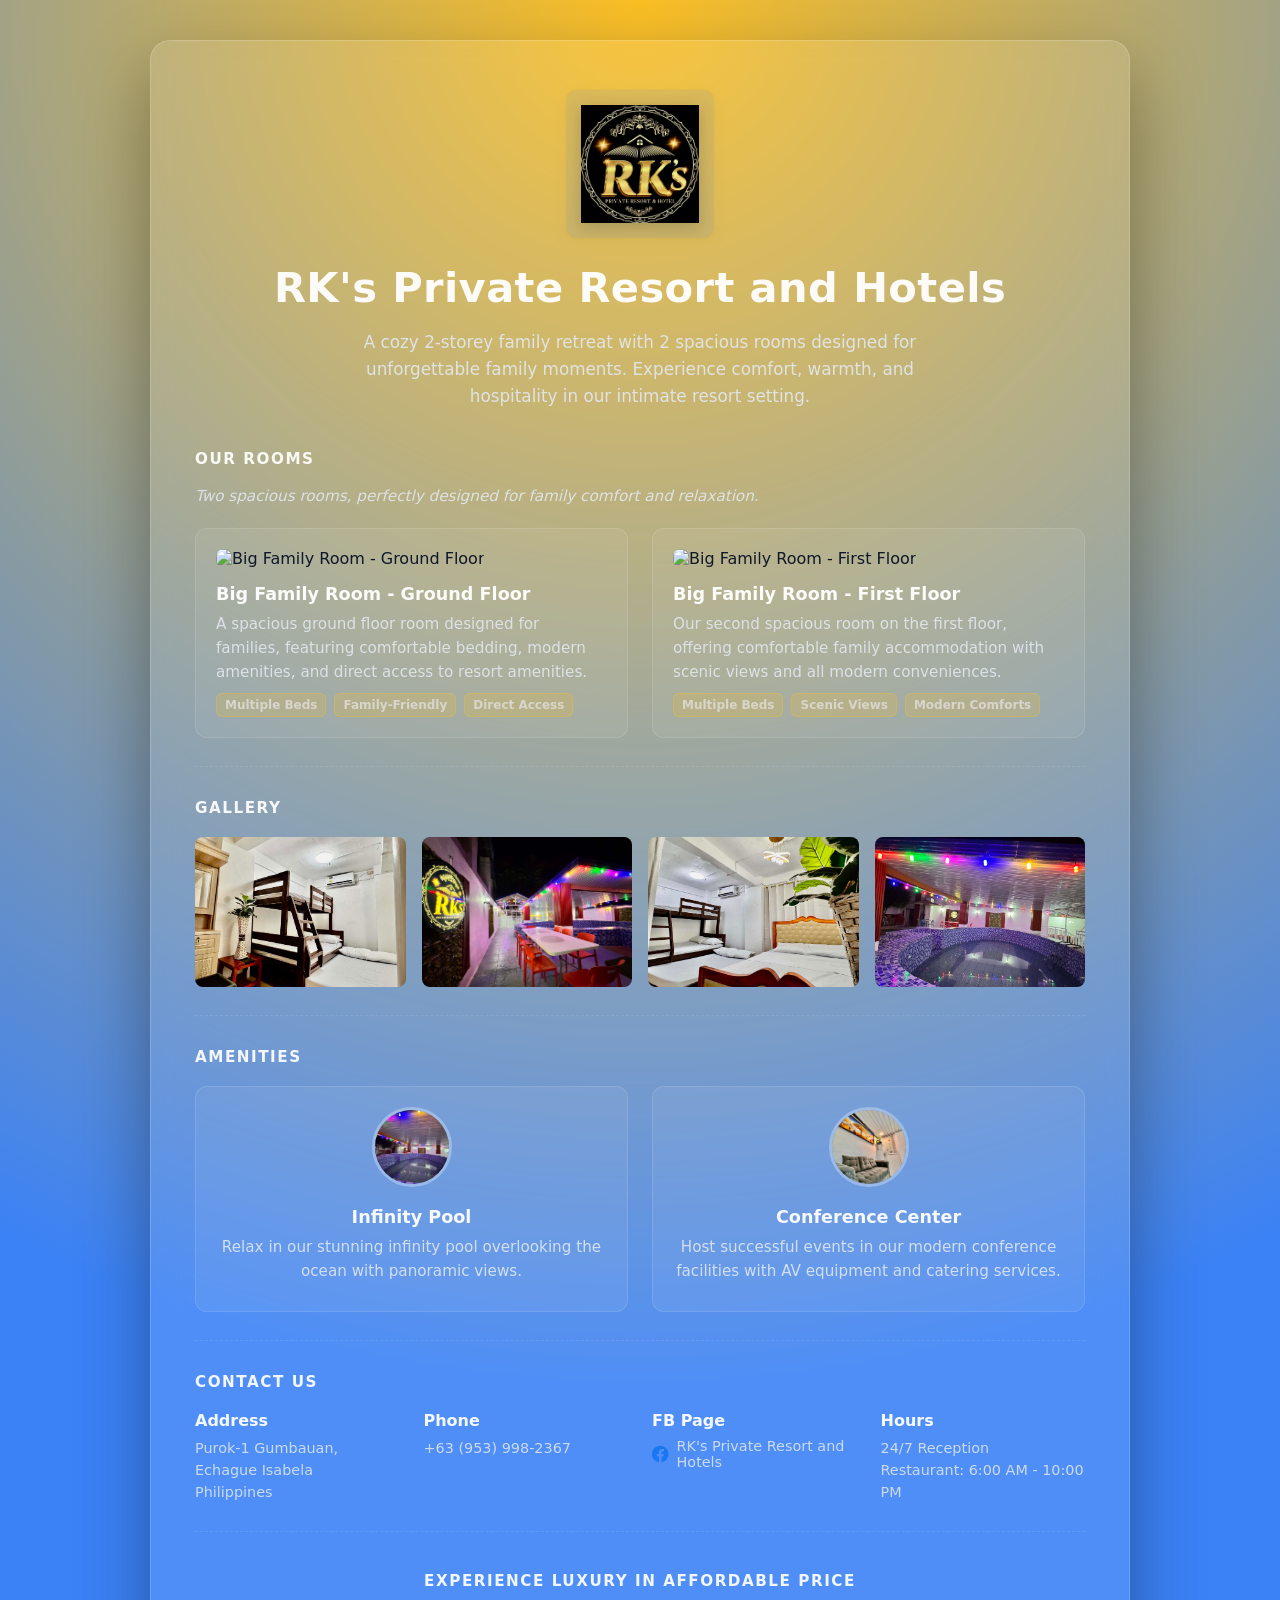
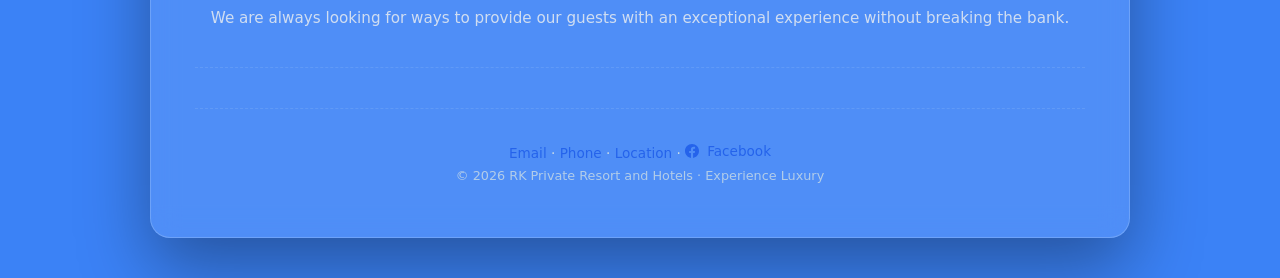
==== commit b83d8033: "Add Facebook link" ====
--- a/frontend/index.html
+++ b/frontend/index.html
@@ -51,7 +51,7 @@
           <p class="section-subtitle">Two spacious rooms, perfectly designed for family comfort and relaxation.</p>
           <div class="rooms-grid">
             <article class="room-card">
-              <img src="assets/images/room1.jpg" alt="Big Family Room - Ground Floor" class="room-image" loading="lazy" />
+              <img src="assets/images/BigRoom.jpg" alt="Big Family Room - Ground Floor" class="room-image" loading="lazy" />
               <h3 class="room-title">Big Family Room - Ground Floor</h3>
               <p class="room-description">
                 A spacious ground floor room designed for families, featuring comfortable bedding, modern amenities, and direct access to resort amenities.
@@ -64,7 +64,7 @@
             </article>
 
             <article class="room-card">
-              <img src="assets/images/room2.jpg" alt="Big Family Room - First Floor" class="room-image" loading="lazy" />
+              <img src="assets/images/BigRoom2.jpg" alt="Big Family Room - First Floor" class="room-image" loading="lazy" />
               <h3 class="room-title">Big Family Room - First Floor</h3>
               <p class="room-description">
                 Our second spacious room on the first floor, offering comfortable family accommodation with scenic views and all modern conveniences.
@@ -85,7 +85,8 @@
             <img src="assets/images/Exterior.jpg" alt="Hotel exterior" class="gallery-image" loading="lazy" />     
             <img src="assets/images/Dinning.jpg" alt="Dining area" class="gallery-image" loading="lazy" />    
             <img src="assets/images/DeluxeInterior.jpg" alt="Deluxe room interior" class="gallery-image" loading="lazy" />  
-            <img src="assets/images/FamilyVilla.jpg" alt="Family villa" class="gallery-image" loading="lazy" />         
+            <img src="assets/images/FamilyVilla.jpg" alt="Family villa" class="gallery-image" loading="lazy" />
+          </div>
         </section>
 
         <!-- Amenities Section -->
@@ -112,16 +113,21 @@
           <div class="contact-info">
             <div class="contact-item">
               <h3>Address</h3>
-              <p>RK Private Resort and Hotels<br>
-              Paradise Island, Philippines</p>
+              <p>Purok-1 Gumbauan, Echague Isabela<br>
+                   Philippines</p>
             </div>
             <div class="contact-item">
               <h3>Phone</h3>
-              <p>+63 (539) 998-2367</p>
+              <p>+63 (953) 998-2367</p>
             </div>
             <div class="contact-item">
               <h3>FB Page</h3>
-              <p>RK's Private Resort and Hotels</p>
+              <a href="https://www.facebook.com/share/1GV2gbATXq/" target="_blank" rel="noopener noreferrer" class="fb-link">
+                <svg xmlns="http://www.w3.org/2000/svg" viewBox="0 0 24 24" width="20" height="20" aria-hidden="true">
+                  <path fill="#1877F2" d="M24 12.073c0-6.627-5.373-12-12-12s-12 5.373-12 12c0 5.99 4.388 10.954 10.125 11.854v-8.385H7.078v-3.47h3.047V9.43c0-3.007 1.792-4.669 4.533-4.669 1.312 0 2.686.235 2.686.235v2.953H15.83c-1.491 0-1.956.925-1.956 1.874v2.25h3.328l-.532 3.47h-2.796v8.385C19.612 23.027 24 18.062 24 12.073z"/>
+                </svg>
+                RK's Private Resort and Hotels
+              </a>
             </div>
             <div class="contact-item">
               <h3>Hours</h3>
@@ -144,10 +150,17 @@
         <footer class="footer">
           <p>
             <a href="mailto:rollygumpal5@gmail.com">Email</a>
-            · 
+            ·
             <a href="tel:+631234567890">Phone</a>
-            · 
+            ·
             <a href="#contact">Location</a>
+            ·
+            <a href="https://www.facebook.com/share/1GV2gbATXq/" target="_blank" rel="noopener noreferrer" class="fb-link fb-link--footer">
+              <svg xmlns="http://www.w3.org/2000/svg" viewBox="0 0 24 24" width="14" height="14" aria-hidden="true">
+                <path fill="currentColor" d="M24 12.073c0-6.627-5.373-12-12-12s-12 5.373-12 12c0 5.99 4.388 10.954 10.125 11.854v-8.385H7.078v-3.47h3.047V9.43c0-3.007 1.792-4.669 4.533-4.669 1.312 0 2.686.235 2.686.235v2.953H15.83c-1.491 0-1.956.925-1.956 1.874v2.25h3.328l-.532 3.47h-2.796v8.385C19.612 23.027 24 18.062 24 12.073z"/>
+              </svg>
+              Facebook
+            </a>
           </p>
           <p><small>© 2026 RK Private Resort and Hotels · Experience Luxury</small></p>
         </footer>
--- a/frontend/css/styles.css
+++ b/frontend/css/styles.css
@@ -104,7 +104,7 @@
 }
 
 .section-title {
-  margin: 0 0 16px 0;
+  margin: 0 0 16px;
   font-size: 0.95rem;
   font-weight: 700;
   letter-spacing: 0.1em;
@@ -113,7 +113,7 @@
 }
 
 .section-subtitle {
-  margin: 0 0 24px 0;
+  margin: 0 0 24px;
   font-size: 0.95rem;
   line-height: 1.6;
   color: rgba(226, 232, 240, 0.85);
@@ -280,14 +280,14 @@
 }
 
 .project-title {
-  margin: 0 0 10px 0;
+  margin: 0 0 10px;
   font-size: 1.05rem;
   font-weight: 700;
   color: rgba(255, 255, 255, 0.92);
 }
 
 .project-description {
-  margin: 0 0 12px 0;
+  margin: 0 0 12px;
   font-size: 0.9rem;
   line-height: 1.5;
   color: rgba(226, 232, 240, 0.85);
@@ -452,14 +452,14 @@
 }
 
 .room-title {
-  margin: 0 0 8px 0;
+  margin: 0 0 8px;
   font-size: 1.1rem;
   font-weight: 700;
   color: rgba(255, 255, 255, 0.95);
 }
 
 .room-description {
-  margin: 0 0 12px 0;
+  margin: 0 0 12px;
   font-size: 0.9rem;
   line-height: 1.5;
   color: rgba(226, 232, 240, 0.85);
@@ -542,7 +542,7 @@
 }
 
 .amenity-title {
-  margin: 0 0 8px 0;
+  margin: 0 0 8px;
   font-size: 1.1rem;
   font-weight: 700;
   color: rgba(255, 255, 255, 0.95);
@@ -564,7 +564,7 @@
 }
 
 .contact-item h3 {
-  margin: 0 0 8px 0;
+  margin: 0 0 8px;
   font-size: 1rem;
   font-weight: 700;
   color: rgba(255, 255, 255, 0.95);
@@ -575,6 +575,33 @@
   font-size: 0.9rem;
   line-height: 1.5;
   color: rgba(226, 232, 240, 0.85);
+}
+
+/* ===== FACEBOOK LINK ===== */
+.fb-link {
+  display: inline-flex;
+  align-items: center;
+  gap: 8px;
+  text-decoration: none;
+  color: rgba(226, 232, 240, 0.85);
+  font-size: 0.9rem;
+  transition: color 0.2s ease, transform 0.2s ease;
+}
+
+.fb-link:hover {
+  color: #1877F2;
+  transform: translateY(-1px);
+}
+
+.fb-link--footer {
+  font-weight: 500;
+  color: #2563eb;
+  font-size: 0.85rem;
+}
+
+.fb-link--footer:hover {
+  color: #3b82f6;
+  text-decoration: underline;
 }
 
 /* ===== FOOTER ===== */
@@ -614,6 +641,7 @@
     opacity: 0;
     transform: translateY(14px);
   }
+
   to {
     opacity: 1;
     transform: translateY(0);
@@ -625,6 +653,7 @@
     opacity: 0;
     transform: translateX(-10px);
   }
+
   to {
     opacity: 1;
     transform: translateX(0);
@@ -642,7 +671,7 @@
 /* ===== RESPONSIVE DESIGN ===== */
 
 /* Tablet (820px and below) */
-@media (max-width: 820px) {
+@media (width <= 820px) {
   .page {
     padding: 30px 16px;
   }
@@ -684,7 +713,7 @@
 }
 
 /* Mobile (600px and below) */
-@media (max-width: 600px) {
+@media (width <= 600px) {
   .page {
     padding: 20px 12px;
   }
@@ -740,7 +769,7 @@
   .timeline-marker {
     width: 18px;
     height: 18px;
-    left: 0px;
+    left: 0;
     top: 2px;
   }
 
@@ -782,7 +811,7 @@
 }
 
 /* Very small screens (400px and below) */
-@media (max-width: 400px) {
+@media (width <= 400px) {
   .card {
     padding: 16px 12px;
   }
